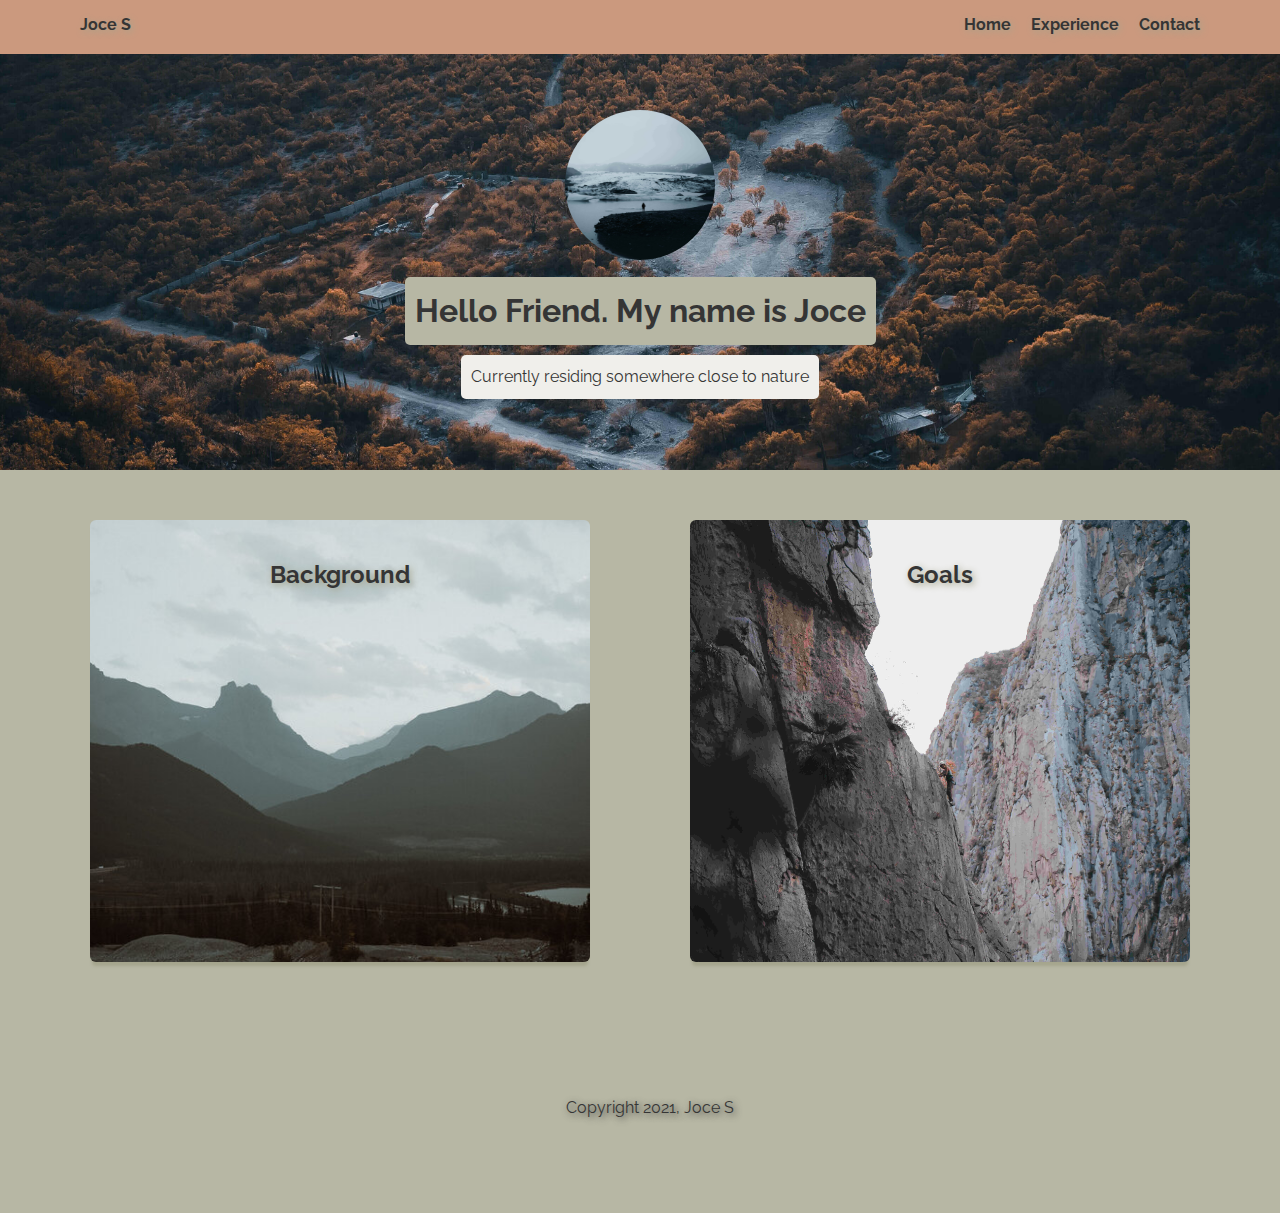
==== index.html @ b4791da5 "Initial commit" ====
<!doctype html>
<html lang="en">

<head>
  <meta charset="utf-8">
  <title>Joce's Profile Page</title>
  <meta name="viewport" content="width=device-width, initial-scale=1.0">
  <link rel="stylesheet" href="styles.css">
  <link href="https://fonts.googleapis.com/css2?family=Raleway:wght@100;400&display=swap" rel="stylesheet">
</head>

<body>

  <div class="main-nav">
    <ul class="nav">
      <li class="name">Joce S</li>
      <li><a href="index.html">Home</a></li>
      <li><a href="experience.html">Experience</a></li>
      <li><a href="contact.html">Contact</a></li>
    </ul>
  </div>

  <header>
    <img src="images/Profile-1.jpg" alt="Photo of myself in Iceland" class="profile-image">
    <h1 class="tag name">Hello Friend. My name is Joce</h1>
    <p class="tag location">Currently residing somewhere close to nature</p>
  </header>

  <main class="flex">
    <div class="card2">
      <h2>Background</h2>
      <div class="text2">
      <p>Professional daydreamer with a passion for creating. Ever since I could remember, I was always building visually appealing-elaborate devices. From “Art Attacks” in the living room, to DIY Rube Goldberg machines with my stuffed animals, this drive to create has followed me throughout my life. My strong background in visual arts paired with my love for problem solving/building has brought me to the world of Web Development, and it’s been a wonderful journey ever since.</p>

       <p> I’m excited to see where this journey takes me, and eager to be a lifelong learner.</p>
      </div>
    </div>
<!-- Creating overlay for GOALS using image-1  section-->
    <div class="card1">
      <h2>Goals</h2>
      <div class="text1">
        <p>To master the fundamentals of Web Development and acquire new skills along the way so that I can assist start-ups achieve their goals.
        </p>
        <ul class="skills">
          <li>HTML</li>
          <li>CSS</li>
          <li>JavaScript</li>
        </ul>
        </div>
    </div>
<!--End of Card using Image 1-->
  </main>
  <footer>
    <ul>
      <li><a href="https://github.com/Good-Beta" class="social github">Github</a></li>
    </ul>
    <p class="copyright">Copyright 2021, Joce S</p>
  </footer>
</body>

</html>
---- styles.css ----
/* Global Layout Set-up */
* { 
  box-sizing: border-box;
}
  
body {
  margin: 0;
  padding: 0;
  text-align: center;
  font-family: 'Raleway', sans-serif;
  color: #222;
  background: #b7b7a4;
}
/* Link Styles */

a {
  text-decoration: none;
  color:#353535;
  text-shadow: 2px 2px 7px #a5a58d;
}
a:hover {
  color: #cb997e;
  font-weight: bold;
  text-shadow: 2px 2px 7px #a5a58d;
}

/* Section Styles */

.main-nav {
  width: 100%;
  background:  black;
  background:  #cb997e;
  min-height: 30px;
  padding: 10px;
  position: fixed;
  text-align: center;
}
.nav {
  display: flex;
  justify-content: space-around;
  font-weight: 700;
  list-style-type: none;
  margin: 0 auto;
  padding: 0;
}

.nav .name {
    display: block;
    margin-right: auto;
    color:#353535;
    text-shadow: 2px 2px 7px #a5a58d;
}
.nav li {
  padding: 5px 10px 10px 10px;
}
.nav a {
  transition: all .5s;
}
.nav a:hover {
  color: #f0efeb;
}

header {
  text-align: center;
  background: url('images/Background-1.jpg') no-repeat top center ;
  background-size: cover;
  overflow: hidden;
  padding-top: 60px;
}
header {
  line-height: 1.5;
}

header .profile-image {
  margin-top: 50px;
  width: 150px;
  height: 150px;
  border-radius: 50%;
}
header .profile-image:hover {
  visibility: hidden;
  transition:all 0.75s ease-out;
  opacity:0;
}
.tag {
  background-color: #b7b7a4;
  color: #353535;
  padding: 10px;
  border-radius: 5px;
  display: table;
  margin: 10px auto;
} 

.tag:hover{
  visibility: hidden;
  transition:all 0.75s ease-out;
  opacity:0;
}
.location {
  background-color:  #f0efeb;
  color: #353535;

}
.text1{
  visibility: hidden;
  opacity: 1s;
  opacity: 0;
}
h2 {
  color:#353535;
  text-shadow: 2px 2px 7px #a5a58d;
  text-align: center;
}

.card1{
  margin: 30px;
  padding: 20px 40px 40px;
  max-width: 500px;
  text-align: left;
  background: url('images/Image-1.jpg');
  background-size: cover;
  border-radius: 6px;
  box-shadow: 0 6px 3px -2px #a5a58d;
}
.card1:hover .text1{
  background:url('images/Image-1BACKGROUND');
  background-size:cover;
  margin: 30px;
  padding: 20px 40px 40px;
  max-width: 500px;
  border-radius: 6px;
  visibility: visible;
  transition:all 0.75s ease-in;
  opacity:1;

}
.text2{
  visibility: hidden;
  opacity: 1s;
  opacity: 0;
}
.card2:hover .text2{
  background:url('images/Image-2BACKGROUND');
  background-size:cover;
  margin: 30px;
  padding: 20px 40px 40px;
  max-width: 500px;
  border-radius: 6px;
  visibility: visible;
  transition:all 0.75s ease-in;
  opacity:1;
}
.card2{
  margin: 30px;
  padding: 20px 40px 40px;
  max-width: 500px;
  text-align: left;
  background: url('images/Image-2.jpg');
  background-size: cover;
  border-radius: 6px;
  box-shadow: 0 6px 3px -2px #a5a58d;
 
}

.card3{
  margin: 30px;
  padding: 20px 40px 40px;
  max-width: 500px;
  text-align: left;
  background-color: #f0efeb;
  border-radius: 6px;
  box-shadow: 0 6px 3px -2px #a5a58d;
}

ul.skills {
  padding: 0;
  text-align: center;
}

.skills li {
  border-radius: 6px;
  display: inline-block;
  background: #cb997e;
  color: white;
  padding: 5px 10px;
  margin: 2px;
}

.skills li:nth-child(odd) {
  background: #b7b7a4;
}

footer {
  width: 100%;
  min-height: 30px;
  padding: 20px 0 40px 20px;
}

footer .copyright {
  top: -8px;
  font-size: .75em;
}

footer ul {
  list-style-type: none;
  margin: 0;
  padding: 0;
}

footer ul li {
  display: inline-block;
}

a.social {
  display: inline-block;
  text-indent: -9999px;
  margin-left: 5px;
  width: 30px;
  height: 30px;
  background-size: 30px 30px;
  opacity: .4;
  transition: all .5s;
}

}
a.github {
  background-image: url(images/github.svg);
}
a.social:hover {
  opacity: 1;
}
.clearfix {
  clear: both;
}

/* Styles for larger screens */
@media screen and (min-width: 720px) {
  
  .flex {
      display: -ms-flexbox;      /* TWEENER - IE 10 */
      display: flex; 
      max-width: 1200px;
      -ms-flex-pack: distribute;
      justify-content: space-around;
      margin: 0 auto;
  }

  header {
    min-height: 470px;
  }

  .nav {
    max-width: 1200px;
    padding: 0 30px;
  }


  main {
    padding-top: 20px;
  }

  main p {
    line-height: 1.6em;
  }

  footer {
    color:#353535;
    text-shadow: 2px 2px 7px #353535;
    text-align: center;

    font-size: 1.3em;
    max-width: 1200px;
    margin: 40px auto;
  }

}
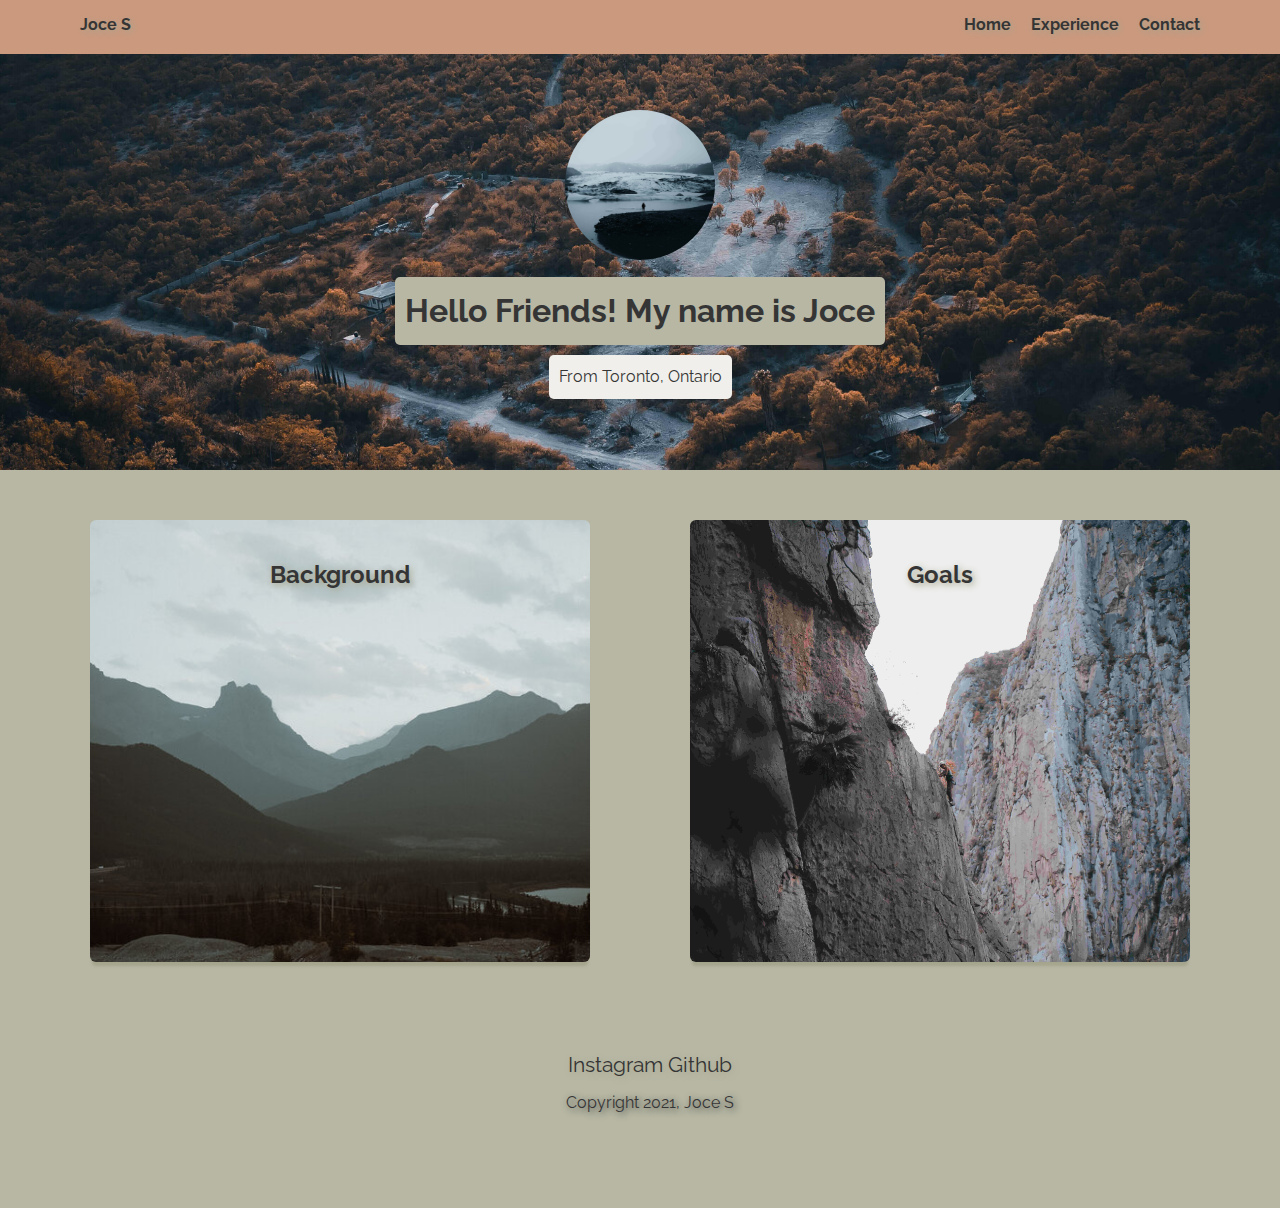
==== commit 9c69605d: "Multiple Changes" ====
--- a/index.html
+++ b/index.html
@@ -22,8 +22,8 @@
 
   <header>
     <img src="images/Profile-1.jpg" alt="Photo of myself in Iceland" class="profile-image">
-    <h1 class="tag name">Hello Friend. My name is Joce</h1>
-    <p class="tag location">Currently residing somewhere close to nature</p>
+    <h1 class="tag name">Hello Friends! My name is Joce</h1>
+    <p class="tag location">From Toronto, Ontario</p>
   </header>
 
   <main class="flex">
@@ -39,7 +39,7 @@
     <div class="card1">
       <h2>Goals</h2>
       <div class="text1">
-        <p>To master the fundamentals of Web Development and acquire new skills along the way so that I can assist start-ups achieve their goals.
+        <p>To master the following fundamentals of Web Development and acquire new skills along the way so that I can assist start-ups achieve their goals.
         </p>
         <ul class="skills">
           <li>HTML</li>
@@ -52,7 +52,8 @@
   </main>
   <footer>
     <ul>
-      <li><a href="https://github.com/Good-Beta" class="social github">Github</a></li>
+      <li><a href="https://www.instagram.com/_jocelynsahli_/">Instagram</a></li>
+      <li><a href="https://github.com/Good-Beta">Github</a></li>
     </ul>
     <p class="copyright">Copyright 2021, Joce S</p>
   </footer>
--- a/styles.css
+++ b/styles.css
@@ -103,7 +103,7 @@
 }
 .text1{
   visibility: hidden;
-  opacity: 1s;
+  opacity: 1;
   opacity: 0;
 }
 h2 {
@@ -136,7 +136,7 @@
 }
 .text2{
   visibility: hidden;
-  opacity: 1s;
+  opacity: 1;
   opacity: 0;
 }
 .card2:hover .text2{
@@ -218,16 +218,7 @@
   width: 30px;
   height: 30px;
   background-size: 30px 30px;
-  opacity: .4;
-  transition: all .5s;
-}
-
-}
-a.github {
-  background-image: url(images/github.svg);
-}
-a.social:hover {
-  opacity: 1;
+ 
 }
 .clearfix {
   clear: both;
@@ -267,7 +258,6 @@
     color:#353535;
     text-shadow: 2px 2px 7px #353535;
     text-align: center;
-
     font-size: 1.3em;
     max-width: 1200px;
     margin: 40px auto;
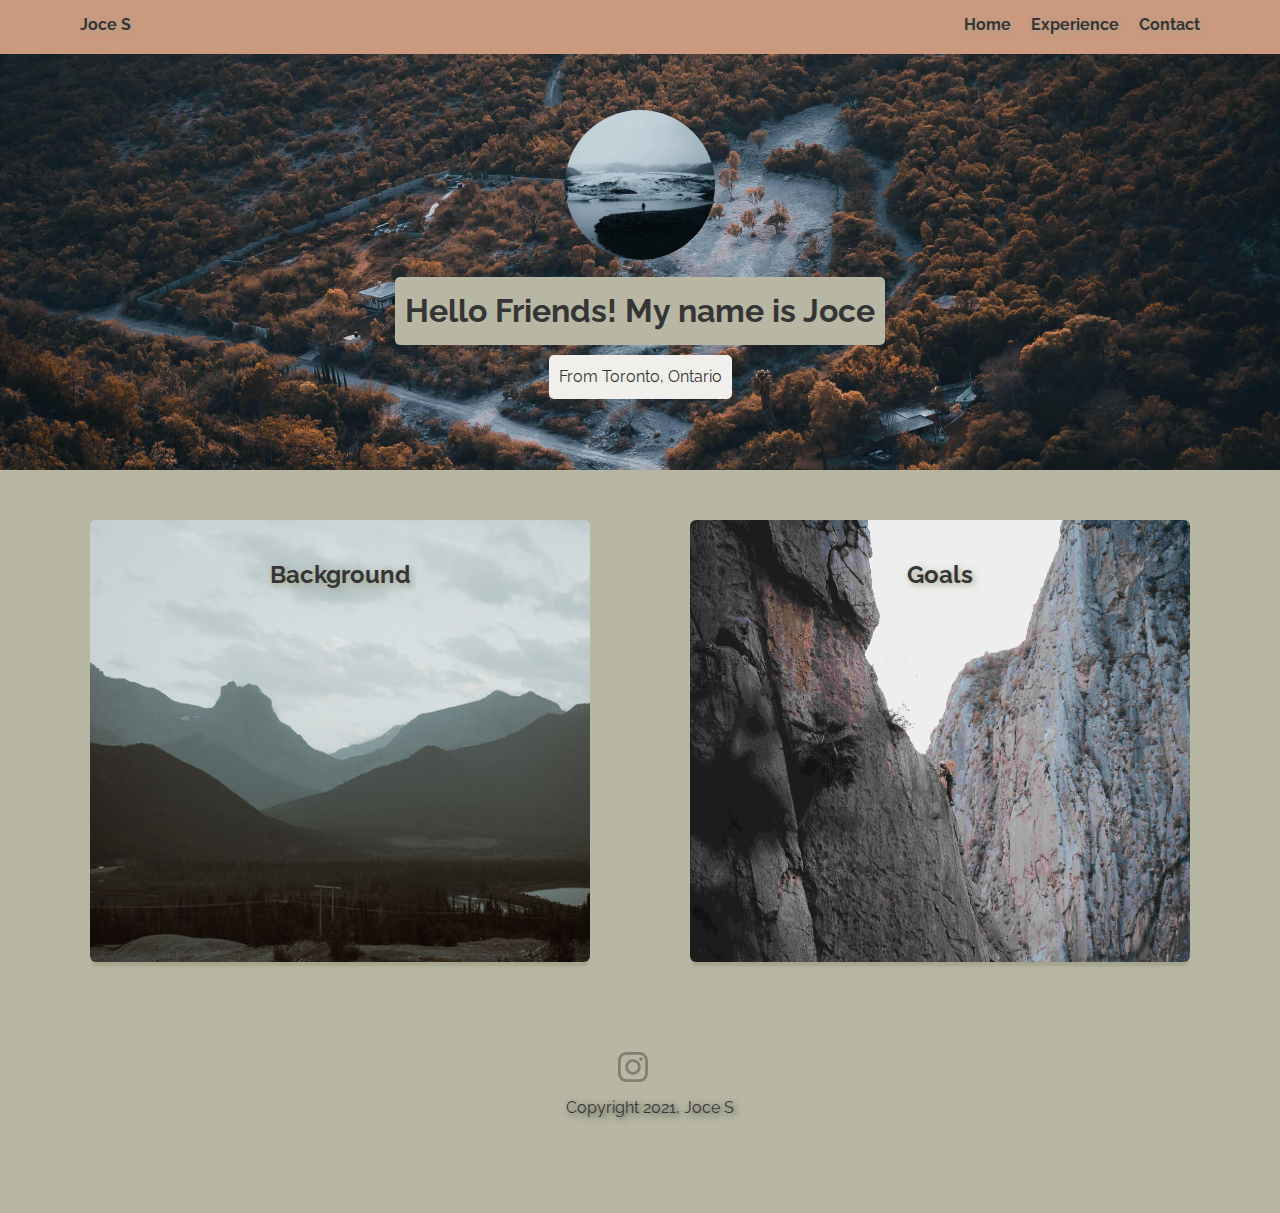
==== commit 586be07e: "Slack Changes+" ====
--- a/index.html
+++ b/index.html
@@ -11,14 +11,14 @@
 
 <body>
 
-  <div class="main-nav">
+  <nav>
     <ul class="nav">
       <li class="name">Joce S</li>
       <li><a href="index.html">Home</a></li>
       <li><a href="experience.html">Experience</a></li>
       <li><a href="contact.html">Contact</a></li>
     </ul>
-  </div>
+  </nav>
 
   <header>
     <img src="images/Profile-1.jpg" alt="Photo of myself in Iceland" class="profile-image">
@@ -27,18 +27,18 @@
   </header>
 
   <main class="flex">
-    <div class="card2">
+    <div class="card2" alt="image of mountains in Banff, Canada">
       <h2>Background</h2>
-      <div class="text2">
+      <article class="text2">
       <p>Professional daydreamer with a passion for creating. Ever since I could remember, I was always building visually appealing-elaborate devices. From “Art Attacks” in the living room, to DIY Rube Goldberg machines with my stuffed animals, this drive to create has followed me throughout my life. My strong background in visual arts paired with my love for problem solving/building has brought me to the world of Web Development, and it’s been a wonderful journey ever since.</p>
 
        <p> I’m excited to see where this journey takes me, and eager to be a lifelong learner.</p>
-      </div>
+      </article>
     </div>
 <!-- Creating overlay for GOALS using image-1  section-->
-    <div class="card1">
+    <section class="card1" alt="Image of someone rock climbing in Mexico">
       <h2>Goals</h2>
-      <div class="text1">
+      <article class="text1">
         <p>To master the following fundamentals of Web Development and acquire new skills along the way so that I can assist start-ups achieve their goals.
         </p>
         <ul class="skills">
@@ -46,14 +46,14 @@
           <li>CSS</li>
           <li>JavaScript</li>
         </ul>
-        </div>
-    </div>
+      </article>
+    </section>
 <!--End of Card using Image 1-->
   </main>
   <footer>
     <ul>
-      <li><a href="https://www.instagram.com/_jocelynsahli_/">Instagram</a></li>
-      <li><a href="https://github.com/Good-Beta">Github</a></li>
+      <li><a href="https://www.instagram.com/_jocelynsahli_/" class="instagram">Instagram</a></li>
+      <li><a href="https://github.com/Good-Beta" class="github">Github</a></li>
     </ul>
     <p class="copyright">Copyright 2021, Joce S</p>
   </footer>
--- a/styles.css
+++ b/styles.css
@@ -26,7 +26,7 @@
 
 /* Section Styles */
 
-.main-nav {
+nav {
   width: 100%;
   background:  black;
   background:  #cb997e;
@@ -162,7 +162,7 @@
  
 }
 
-.card3{
+#card3{
   margin: 30px;
   padding: 20px 40px 40px;
   max-width: 500px;
@@ -211,15 +211,40 @@
   display: inline-block;
 }
 
-a.social {
+.github{
+  background-image: url(images/GITHUB.svg);
   display: inline-block;
   text-indent: -9999px;
   margin-left: 5px;
   width: 30px;
   height: 30px;
   background-size: 30px 30px;
- 
-}
+  opacity: 0.3;
+  transition: transform 250ms;
+}
+
+.github:hover{
+  opacity: 1;
+  transform: translateY(-10px)
+
+}
+.instagram:hover{
+  opacity:1;
+  transform: translateY(-10px)
+}
+.instagram {
+  background-image: url(images/IG.svg);
+  display: inline-block;
+  text-indent: -9999px;
+  margin-left: 5px;
+  width: 30px;
+  height: 30px;
+  background-size: 30px 30px;
+  opacity: 0.3;
+  transition: transform 250ms;
+}
+
+
 .clearfix {
   clear: both;
 }
